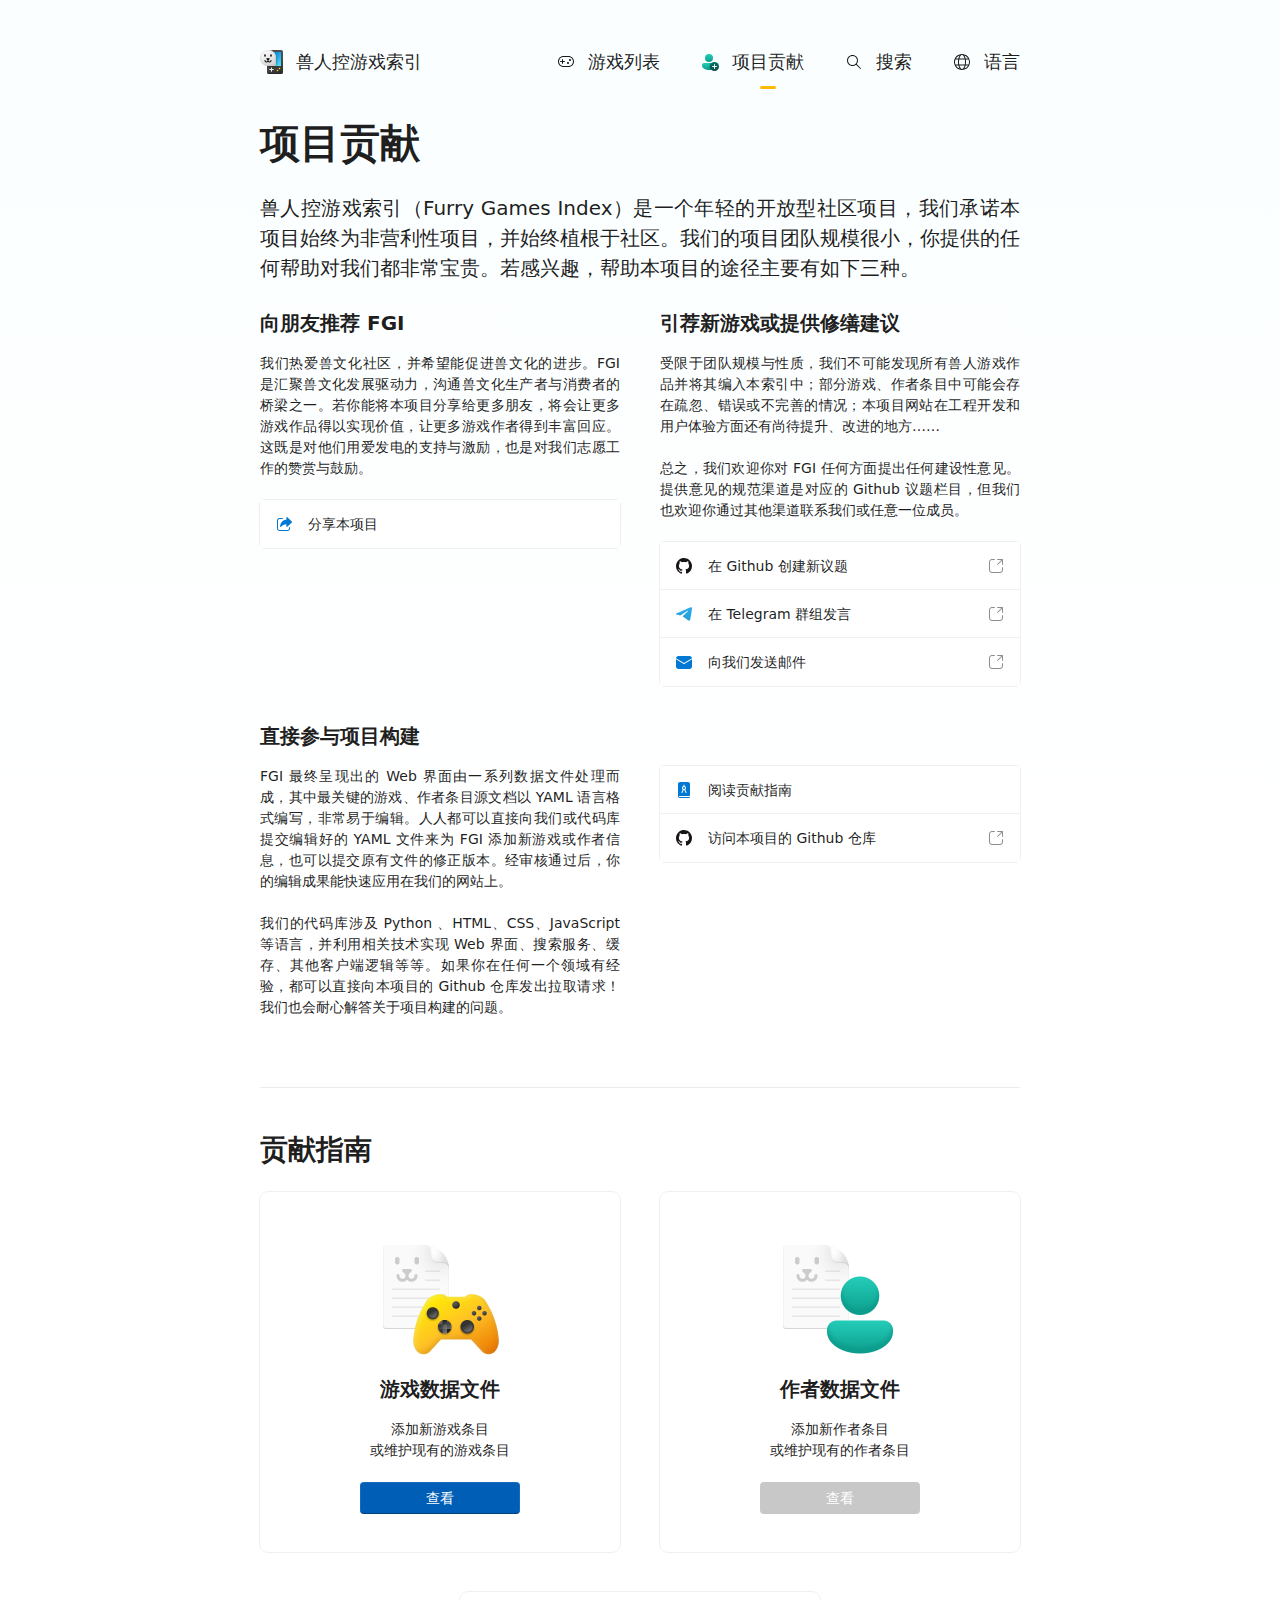
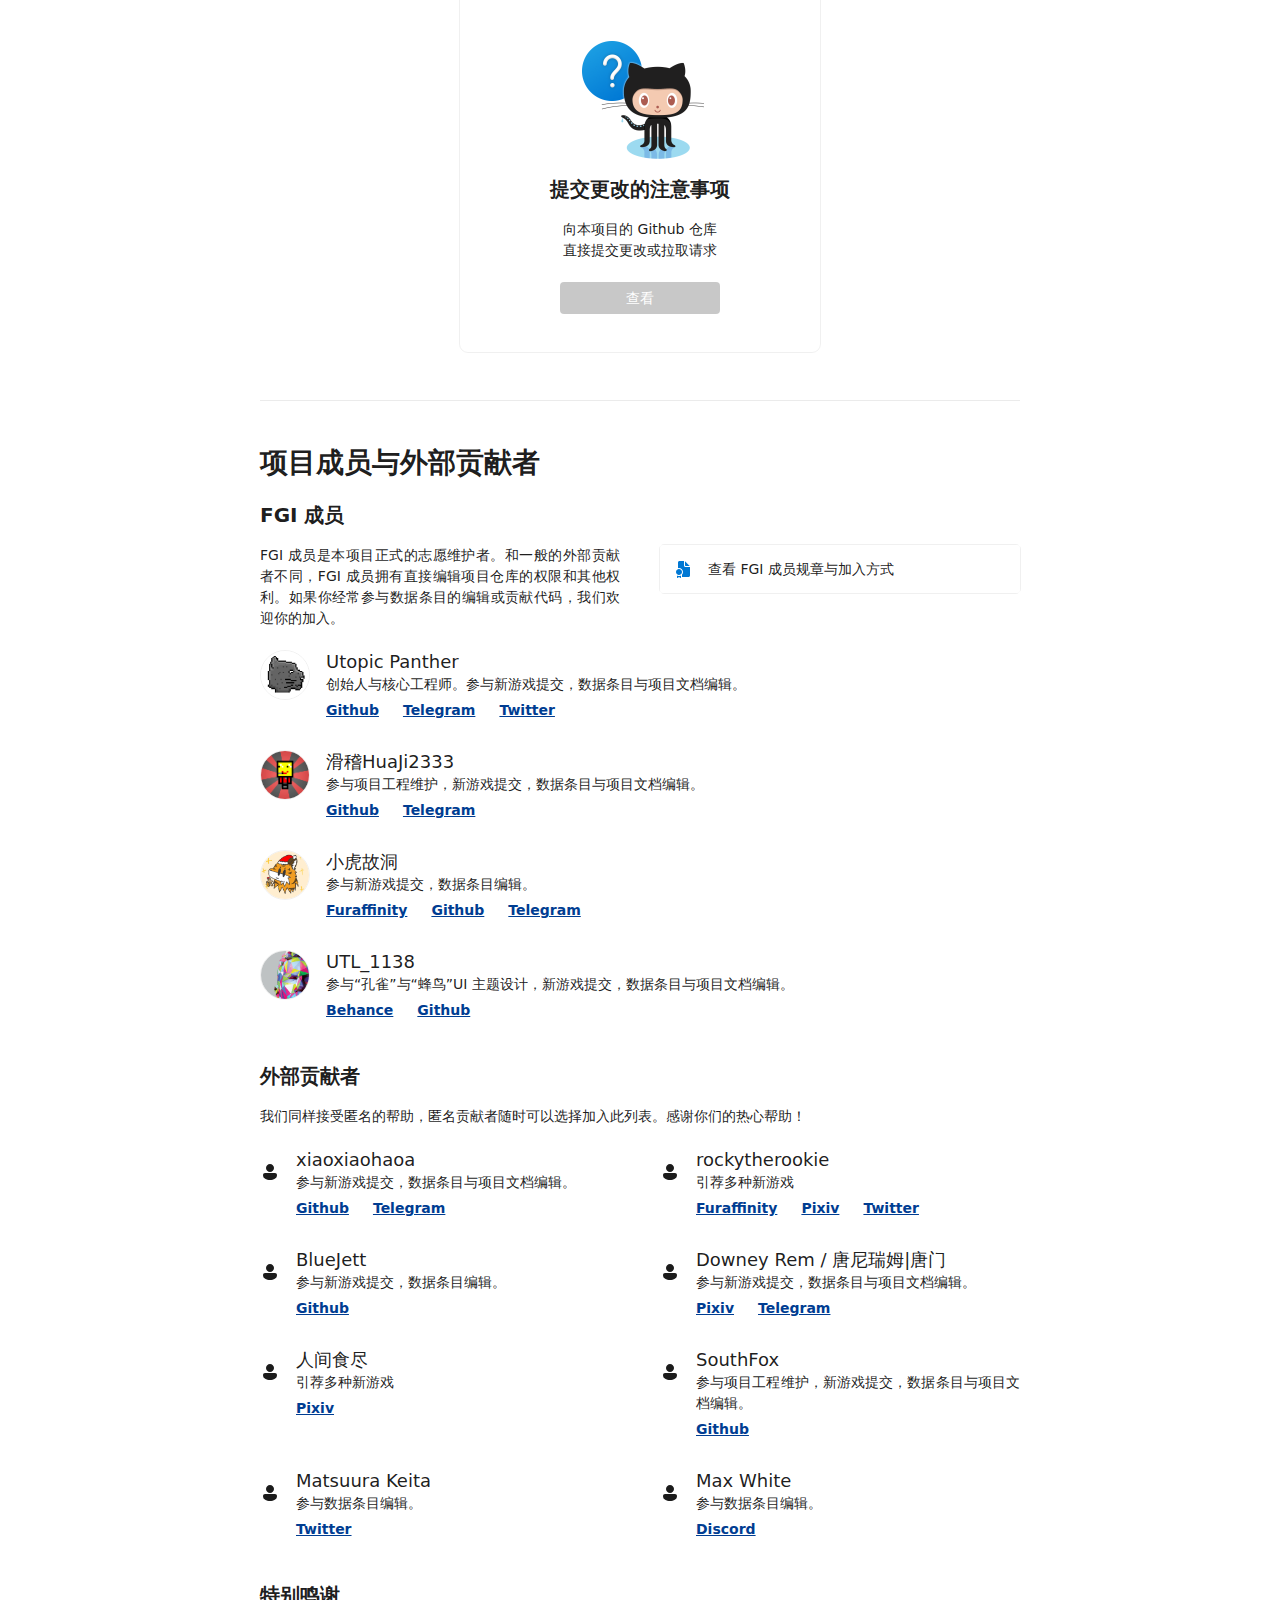
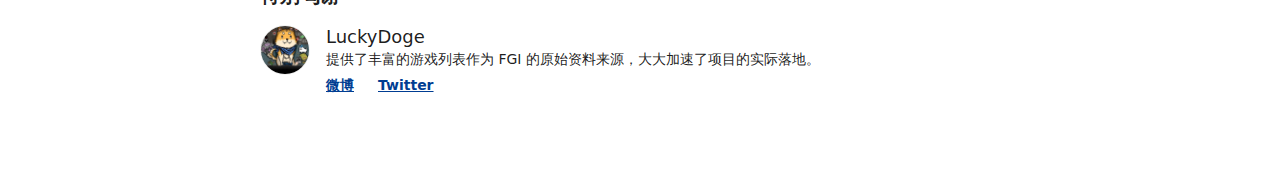
==== index.html @ bc75f491 "初始提交" ====
<!DOCTYPE html>
<html lang="zh-Hans">
    <head>
        <meta charset="UTF-8" />
        <meta name="viewport" content="width=device-width, initial-scale=1.0" />
        <meta name="color-scheme" content="light dark" />
        <meta name="description" content="从多个方面了解如何帮助兽人控游戏索引发展。" />
        <meta property="og:title" content="项目贡献">
        <meta property="og:type" content="website" />
        <meta property="og:url" content="https://967018.github.io/FurryGamesIndex-Contribution/index.html" />
        <meta property="og:image" content="./resources/logo_bounded.png" />
        <title>兽人控游戏索引 - 项目贡献</title>
        <link rel="icon" href="./resources/favicon.ico" />
        <link rel="stylesheet" href="./styles/global.css" />
        <link rel="stylesheet" href="./styles/contribution.css" />
        <script defer src="./scripts/global.js"></script>
    </head>
    <body type-ramp="body">
        <header>
            <nav>
                <ul type-ramp="body-large">
                    <li>
                        <a href="https://furrygames.top/zh-cn/index.html">
                            <fds-icon name="fgi" size="24" theme="shaded"></fds-icon>
                            兽人控游戏索引
                        </a>
                    </li>
                    <li>
                        <a href="https://furrygames.top/zh-cn/list.html">
                            <fds-icon name="games" size="20" theme="regular"></fds-icon>
                            <span>游戏列表</span>
                        </a>
                    </li>
                    <li class="activated">
                        <a href="#">
                            <fds-icon name="person-add" size="20" theme="shaded"></fds-icon>
                            <span>项目贡献</span>
                        </a>
                    </li>
                    <li>
                        <a href="https://furrygames.top/zh-cn/search.html">
                            <fds-icon name="search" size="20" theme="regular"></fds-icon>
                            <span>搜索</span>
                        </a>
                    </li>
                    <li>
                        <a href="https://furrygames.top/languages.html">
                            <fds-icon name="languauge" size="20" theme="regular"></fds-icon>
                            <span>语言</span>
                        </a>
                    </li>
                </ul>
            </nav>
            <h1 type-ramp="title-large">项目贡献</h1>
            <p type-ramp="subtitle">兽人控游戏索引（Furry Games Index）是一个年轻的开放型社区项目，我们承诺本项目始终为非营利性项目，并始终植根于社区。我们的项目团队规模很小，你提供的任何帮助对我们都非常宝贵。若感兴趣，帮助本项目的途径主要有如下三种。</p>
            <article>
                <h2 type-ramp="subtitle">向朋友推荐 FGI</h2>
                <p>我们热爱兽文化社区，并希望能促进兽文化的进步。FGI 是汇聚兽文化发展驱动力，沟通兽文化生产者与消费者的桥梁之一。若你能将本项目分享给更多朋友，将会让更多游戏作品得以实现价值，让更多游戏作者得到丰富回应。这既是对他们用爱发电的支持与激励，也是对我们志愿工作的赞赏与鼓励。</p>
                <ul class="expander">
                    <li class="item">
                        <button id="share">
                            <fds-icon name="share" size="20" theme="filled"></fds-icon>
                            分享本项目
                        </button>
                    </li>
                </ul>
            </article>
            <article>
                <h2 type-ramp="subtitle">引荐新游戏或提供修缮建议</h2>
                <p>受限于团队规模与性质，我们不可能发现所有兽人游戏作品并将其编入本索引中；部分游戏、作者条目中可能会存在疏忽、错误或不完善的情况；本项目网站在工程开发和用户体验方面还有尚待提升、改进的地方……</p>
                <p>总之，我们欢迎你对 FGI 任何方面提出任何建设性意见。提供意见的规范渠道是对应的 Github 议题栏目，但我们也欢迎你通过其他渠道联系我们或任意一位成员。</p>
                <ul class="expander">
                    <li class="item">
                        <a href="https://github.com/FurryGamesIndex/games/issues/new/choose">
                            <fds-icon name="github" size="20"></fds-icon>
                            在 Github 创建新议题
                            <fds-icon name="open" size="20" theme="regular"></fds-icon>
                        </a>
                    </li>
                    <li class="item">
                        <a href="https://t.me/+pTJEQy_b64E4MzQx">
                            <fds-icon name="telegram" size="20"></fds-icon>
                            在 Telegram 群组发言
                            <fds-icon name="open" size="20" theme="regular"></fds-icon>
                        </a>
                    </li>
                    <li class="item">
                        <a href="mailto:webmaster@furrygames.top">
                            <fds-icon name="mail" size="20" theme="filled"></fds-icon>
                            向我们发送邮件
                            <fds-icon name="open" size="20" theme="regular"></fds-icon>
                        </a>
                    </li>
                </ul>
            </article>
            <article>
                <h2 type-ramp="subtitle">直接参与项目构建</h2>
                <p>FGI 最终呈现出的 Web 界面由一系列数据文件处理而成，其中最关键的游戏、作者条目源文档以 YAML 语言格式编写，非常易于编辑。人人都可以直接向我们或代码库提交编辑好的 YAML 文件来为 FGI 添加新游戏或作者信息，也可以提交原有文件的修正版本。经审核通过后，你的编辑成果能快速应用在我们的网站上。</p>
                <p>我们的代码库涉及 Python 、HTML、CSS、JavaScript 等语言，并利用相关技术实现 Web 界面、搜索服务、缓存、其他客户端逻辑等等。如果你在任何一个领域有经验，都可以直接向本项目的 Github 仓库发出拉取请求！我们也会耐心解答关于项目构建的问题。</p>
                <ul class="expander">
                    <li class="item">
                        <a href="#guides">
                            <fds-icon name="book-compass" size="20" theme="filled"></fds-icon>
                            阅读贡献指南
                        </a>
                    </li>
                    <li class="item">
                        <a href="https://github.com/FurryGamesIndex/games">
                            <fds-icon name="github" size="20"></fds-icon>
                            访问本项目的 Github 仓库
                            <fds-icon name="open" size="20" theme="regular"></fds-icon>
                        </a>
                    </li>
                </ul>
            </article>
        </header>
        <hr class="divider" />
        <main>
            <section id="guides">
                <h2 type-ramp="title">贡献指南</h2>
                <article>
                    <img src="./resources/games.png" alt="" width="128" height="128" />
                    <h3 type-ramp="subtitle">游戏数据文件</h3>
                    <p>添加新游戏条目<br />或维护现有的游戏条目</p>
                    <a class="button" variant="accent" href="./games.html" role="button">查看</a>
                </article>
                <article>
                    <img src="./resources/authors.png" alt="" width="128" height="128" />
                    <h3 type-ramp="subtitle">作者数据文件</h3>
                    <p>添加新作者条目<br />或维护现有的作者条目</p>
                    <a class="button" variant="accent" href="./authors.html" role="button" aria-disabled="true">查看</a>
                </article>
                <article>
                    <img src="./resources/patches-submitting.png" alt="" width="128" height="128" />
                    <h3 type-ramp="subtitle">提交更改的注意事项</h3>
                    <p>向本项目的 Github 仓库<br />直接提交更改或拉取请求</p>
                    <a class="button" variant="accent" href="./patches-submitting.html" role="button" aria-disabled="true">查看</a>
                </article>
            </section>
            <hr class="divider" />
            <section id="contributors">
                <h2 type-ramp="title">项目成员与外部贡献者</h2>
                <article id="fgi-members">
                    <h3 type-ramp="subtitle">FGI 成员</h3>
                    <p>FGI 成员是本项目正式的志愿维护者。和一般的外部贡献者不同，FGI 成员拥有直接编辑项目仓库的权限和其他权利。如果你经常参与数据条目的编辑或贡献代码，我们欢迎你的加入。</p>
                    <ul class="expander">
                        <li class="item">
                            <button id="about-members">
                                <fds-icon name="document-ribbon" size="20" theme="filled"></fds-icon>
                                查看 FGI 成员规章与加入方式
                            </button>
                        </li>
                    </ul>
                    <div class="members">
                        <article>
                            <img class="avatar" src="./resources/avatars/Utopic Panther.jpg" alt="" width="48" height="48" />
                            <h4 type-ramp="body-large">Utopic Panther</h4>
                            <p>创始人与核心工程师。参与新游戏提交，数据条目与项目文档编辑。</p>
                            <address>
                                <a class="hyperlink" href="https://github.com/UtopicPanther" type-ramp="body">Github</a>
                                <a class="hyperlink" href="https://t.me/UtopicPanther">Telegram</a>
                                <a class="hyperlink" href="https://twitter.com/UtopicPanther">Twitter</a>
                            </address>
                        </article>
                        <article>
                            <img class="avatar" src="./resources/avatars/滑稽HuaJi2333.png" alt="" width="48" height="48" />
                            <h4 type-ramp="body-large">滑稽HuaJi2333</h4>
                            <p>参与项目工程维护，新游戏提交，数据条目与项目文档编辑。</p>
                            <address>
                                <a class="hyperlink" href="https://github.com/HuaJi2333DaDa">Github</a>
                                <a class="hyperlink" href="https://t.me/HuaJi2333dada">Telegram</a>
                            </address>
                        </article>
                        <article>
                            <img class="avatar" src="./resources/avatars/小虎故洞.jpg" alt="" width="48" height="48" />
                            <h4 type-ramp="body-large">小虎故洞</h4>
                            <p>参与新游戏提交，数据条目编辑。</p>
                            <address>
                                <a class="hyperlink" href="https://www.furaffinity.net/user/tiger-jungle/">Furaffinity</a>
                                <a class="hyperlink" href="https://github.com/TigerCubDen">Github</a>
                                <a class="hyperlink" href="https://t.me/KumalParker">Telegram</a>
                            </address>
                        </article>
                        <article>
                            <img class="avatar" src="./resources/avatars/UTL_1138.jpg" alt="" width="48" height="48" />
                            <h4 type-ramp="body-large">UTL_1138</h4>
                            <p>参与“孔雀”与“蜂鸟”UI 主题设计，新游戏提交，数据条目与项目文档编辑。</p>
                            <address>
                                <a class="hyperlink" href="https://www.behance.net/utl1138">Behance</a>
                                <a class="hyperlink" href="https://github.com/967018">Github</a>
                            </address>
                        </article>
                    </div>
                </article>
                <article id="other-contributors">
                    <h3 type-ramp="subtitle">外部贡献者</h3>
                    <p>我们同样接受匿名的帮助，匿名贡献者随时可以选择加入此列表。感谢你们的热心帮助！</p>
                    <article>
                        <fds-icon name="person" size="20" theme="filled"></fds-icon>
                        <h4 type-ramp="body-large">xiaoxiaohaoa</h4>
                        <p>参与新游戏提交，数据条目与项目文档编辑。</p>
                        <address>
                            <a class="hyperlink" href="https://github.com/xiaoxiaohaoa">Github</a>
                            <a class="hyperlink" href="https://t.me/xiaoxiaohaoa">Telegram</a>
                        </address>
                    </article>
                    <article>
                        <fds-icon name="person" size="20" theme="filled"></fds-icon>
                        <h4 type-ramp="body-large">rockytherookie</h4>
                        <p>引荐多种新游戏</p>
                        <address>
                            <a class="hyperlink" href="https://www.furaffinity.net/user/rockytherookie/">Furaffinity</a>
                            <a class="hyperlink" href="https://twitter.com/rockytherookie">Pixiv</a>
                            <a class="hyperlink" href="https://www.pixiv.net/users/17292937">Twitter</a>
                        </address>
                    </article>
                    <article>
                        <fds-icon name="person" size="20" theme="filled"></fds-icon>
                        <h4 type-ramp="body-large">BlueJett</h4>
                        <p>参与新游戏提交，数据条目编辑。</p>
                        <address>
                            <a class="hyperlink" href="https://github.com/BlueJett">Github</a>
                        </address>
                    </article>
                    <article>
                        <fds-icon name="person" size="20" theme="filled"></fds-icon>
                        <h4 type-ramp="body-large">Downey Rem / 唐尼瑞姆|唐门</h4>
                        <p>参与新游戏提交，数据条目与项目文档编辑。</p>
                        <address>
                            <a class="hyperlink" href="https://www.pixiv.net/users/16721009">Pixiv</a>
                            <a class="hyperlink" href="https://t.me/TNTwwxs">Telegram</a>
                        </address>
                    </article>
                    <article>
                        <fds-icon name="person" size="20" theme="filled"></fds-icon>
                        <h4 type-ramp="body-large">人间食尽</h4>
                        <p>引荐多种新游戏</p>
                        <address>
                            <a class="hyperlink" href="https://www.pixiv.net/users/3337300">Pixiv</a>
                        </address>
                    </article>
                    <article>
                        <fds-icon name="person" size="20" theme="filled"></fds-icon>
                        <h4 type-ramp="body-large">SouthFox</h4>
                        <p>参与项目工程维护，新游戏提交，数据条目与项目文档编辑。</p>
                        <address>
                            <a class="hyperlink" href="https://github.com/SouthFox09">Github</a>
                        </address>
                    </article>
                    <article>
                        <fds-icon name="person" size="20" theme="filled"></fds-icon>
                        <h4 type-ramp="body-large">Matsuura Keita</h4>
                        <p>参与数据条目编辑。</p>
                        <address>
                            <a class="hyperlink" href="https://twitter.com/Keita_Matsuura_">Twitter</a>
                        </address>
                    </article>
                    <article>
                        <fds-icon name="person" size="20" theme="filled"></fds-icon>
                        <h4 type-ramp="body-large">Max White</h4>
                        <p>参与数据条目编辑。</p>
                        <address>
                            <a class="hyperlink" href="https://discordapp.com/users/MaxWhite#3249">Discord</a>
                        </address>
                    </article>
                </article>
                <article>
                    <h3 type-ramp="subtitle">特别鸣谢</h3>
                    <article>
                        <img class="avatar" src="./resources/avatars/LuckyDoge.jpg" alt="" width="48" height="48" />
                        <h4 type-ramp="body-large">LuckyDoge</h4>
                        <p>提供了丰富的游戏列表作为 FGI 的原始资料来源，大大加速了项目的实际落地。</p>
                        <address>
                            <a class="hyperlink" href="https://weibo.com/projectdoge">微博</a>
                            <a class="hyperlink" href="https://twitter.com/GamerLuckyDoge">Twitter</a>
                        </address>
                    </article>
                </article>
            </section>
            <dialog>
                <form method="dialog">
                    <div class="content">
                        <h1 type-ramp="subtitle">FGI 成员规章与加入方式</h1>
                        <h2 type-ramp="body-strong">权利</h2>
                        <ul>
                            <li>FGI 成员可直接编辑组织仓库或创建新仓库</li>
                            <li>FGI 成员可提出组织内部决议或对决议投票</li>
                            <li>FGI 成员可对外代表 FGI 项目</li>
                            <li>FGI 成员可管理一部分项目资源与基础设施</li>
                        </ul>
                        <h2 type-ramp="body-strong">义务</h2>
                        <ul>
                            <li>FGI 成员应始终以用户和兽文化社群为中心处理内部或外部事务，优先考虑兽文化社群的利益</li>
                            <li>FGI 成员应帮助推动 FGI 本身的发展。例如，FGI 成员可以维护项目的代码、文档或数据；倾听来自我们用户和兽文化社群的声音并帮助解决问题</li>
                            <li>FGI 成员应帮助 FGI 项目的贡献者以及潜在贡献者。例如，FGI 成员可以帮助审查贡献者的拉取请求，提出修改建议以及处理合并</li>
                            <li>FGI 成员应将其为 FGI 项目创造的工作成果授权给 FGI 和社群使用。这种授权不可特定于 FGI，即允许 FGI 潜在的派生项目和其他任何项目以同样的权利使用</li>
                            <li>FGI 成员应尊重所有成员的工作成果。FGI 成员是志愿工作的，没有任何数量、范围、完成时间等工作指标，但项目组可能会删除超过 6 个月没有任何项目活动的成员，因此被删除的成员可选择在将来重新加入。（删除成员不会抹掉该成员的历史贡献记录）</li>
                        </ul>
                        <h2 type-ramp="body-strong">加入方式</h2>
                        <ol>
                            <li>申请者需在 6 个月内有 3 次或 3 次以上作为外部贡献者为 FGI 做出可观贡献的记录</li>
                            <li>同意 FGI 成员规章</li>
                            <li>联系 FGI 项目负责人</li>
                            <li>加入 FGI 成员 Telegram 群组</li>
                        </ol>
                    </div>
                    <menu>
                        <button class="button" variant="standard" value="cancel">关闭</button>
                    </menu>
                </form>
            </dialog>
        </main>
        <script>
            document.querySelector("#share").addEventListener("click", () => {
                navigator.share({
                    title: "兽人控游戏索引",
                    url: "https://furrygames.top/",
                });
            });
            document.querySelector("#about-members").addEventListener("click", () => {
                document.querySelector("dialog").showModal();
            });
        </script>
    </body>
</html>
---- styles/global.css ----
@import url(modules/base.css);
@import url(modules/icons.css);
@import url(modules/controls.css);
@import url(modules/typography.css);

/* 重置 */
a {
    color: inherit;
    text-decoration: none;
}

address {
    font-style: inherit;
}

body {
    margin: 0;
}

button {
    position: relative;
    display: inline-flex;
    align-items: center;
    padding: 0;
    font-family: inherit;
    text-decoration: none;
    color: inherit;
    white-space: nowrap;
    text-transform: uppercase;
    border: none;
    background-color: transparent;
    box-sizing: border-box;
    cursor: pointer;
    overflow: hidden;
}

figure {
    margin: 0;
}

h1,
h2,
h3,
h4 {
    margin: 0;
}

hr {
    margin: 0;
    grid-column: 1 / -1;
}

p {
    margin: 0;
    line-height: 1.5;
    margin-block-end: 1.5em;
}

ul {
    margin: 0;
    padding: 0;
    list-style-type: none;
}

/* 全局设置 */

:root {
    --global-grid-columns: 3;
}

.expander .item {
    background-color: var(--card-background-default);
    transition-property: background-color;
    transition-duration: calc(250ms / 3);
    transition-timing-function: ease;
}

.expander .item :is(a, button):hover {
    background-color: var(--card-background-secondary);
}

.expander .item :is(a, button):active {
    background-color: var(--card-background-tertiary);
}

html {
    font-size: 16px;
    line-height: 1;
}

body {
    display: grid;
    grid-template-columns: repeat(var(--global-grid-columns), 360px);
    column-gap: 40px;
    justify-content: center;
    padding-block: 48px;
    color: var(--text-primary);
    background-color: var(--global-background-base-color);
    background: var(--global-background-gradient-color);
    text-align: justify;
    -webkit-tap-highlight-color: transparent;
}

h1,
h2,
h3 {
    grid-column: 1 / -1;
    column-span: all;
    text-align: start;
}

h2,
h3 {
    margin-block-end: 1em;
}

header {
    grid-column: 1 / -1;
    display: grid;
    grid-template-columns: repeat(var(--global-grid-columns), 1fr);
    column-gap: 40px;
    margin-block-end: 8px;
}

header article {
    margin-block-end: 40px;
}

header article:first-of-type {
    grid-column-start: 1;
}

img {
    user-select: none;
}

nav {
    grid-column: 1 / -1;
    margin-block-end: 48px;
    white-space: nowrap;
    user-select: none;
}

nav ul {
    display: grid;
    grid-template-columns: auto;
    grid-auto-flow: column;
    grid-auto-columns: min-content;
    column-gap: 40px;
}

nav li {
    position: relative;
    display: flex;
    align-items: center;
}

nav li[class~="activated"] {
    justify-content: center;
}

nav li[class~="activated"]::after {
    content: "";
    inset-block-end: calc(-7em / 9);
    position: absolute;
    inline-size: 16px;
    block-size: 3px;
    border-radius: 1.5px;
    background-color: var(--orange-500);
    box-sizing: border-box;
}

nav a {
    display: flex;
    column-gap: calc(2em / 3);
    align-items: center;
    transition-property: color;
    transition-duration: calc(250ms / 3);
    transition-timing-function: ease;
}

nav [icon]::before {
    inline-size: 1rem;
}

nav a[icon="fgi"] {
    column-gap: calc(16em / 18);
}

nav [icon="fgi"]::before {
    inline-size: calc(4em / 3);
}

nav [icon="contribution"]::before {
    inline-size: calc(10em / 9);
}

nav a:hover {
    color: var(--text-secondary);
}

nav a:active {
    color: var(--text-tertiary);
}

.headings {
    grid-column: 1 / -1;
    display: flex;
    justify-content: space-between;
    align-items: center;
    word-break: keep-all;
}

header > p {
    grid-column: 1 / -1;
    grid-column-end: span min(var(--global-grid-columns), 2);
    font-weight: 400;
    margin-block: 1.5em;
}

main {
    grid-column: 1 / -1;
}

section {
    margin-block: 48px;
    scroll-margin-block-start: 40px;
}

article {
    scroll-margin-block-start: 2rem;
}

ul,
ol {
    line-height: 1.5em;
}

@media (max-width: 1359px) {
    :root {
        --global-grid-columns: 2;
    }
}

@media (min-width: 840px) {
    nav li[class~="activated"]::after {
        margin-inline-start: calc(16em / 9);
    }
    .headings h1 {
        font-size: 2.5rem;
        font-weight: 600;
        font-family: "Segoe UI Variable Display", system-ui, sans-serif;
    }
}

@media (max-width: 839px) {
    :root {
        --global-grid-columns: 1;
    }
    body {
        padding-block: 24px;
    }
    nav ul {
        column-gap: 24px;
    }
    nav li a span {
        display: none;
    }
    .headings h1 {
        font-size: 1.25rem;
        font-weight: 500;
        font-family: "Segoe UI Variable Display", system-ui, sans-serif;
    }
    .headings h1 span:last-of-type {
        display: block;
        margin-block-start: 0.25em;
    }
}

@media (prefers-color-scheme: light) {
    :root {
        --primary-color: var(--blue-700);
        --global-background-base-color: white;
        --global-background-gradient-color: linear-gradient(rgb(211 249 255 / 10%) 0%, rgb(211 249 255 / 0%) 100vh);
    }
}

@media (prefers-color-scheme: dark) {
    :root {
        --primary-color: var(--blue-500);
        --global-background-base-color: var(--grey-950);
        --global-background-gradient-color: linear-gradient(rgb(0 120 212 / 20%) 0%, rgb(0 120 212 / 0%) 100vh);
    }
}
---- styles/contribution.css ----
#guides {
    display: grid;
    grid-template-columns: repeat(var(--global-grid-columns), 1fr);
    column-gap: 40px;
}

#guides article {
    inline-size: 360px;
    aspect-ratio: 1 / 1;
    display: flex;
    flex-direction: column;
    align-items: center;
    justify-content: center;
    background-color: var(--card-background-default);
    border-radius: 8px;
    outline: 1px solid var(--card-stroke-default);
}

#guides h3 {
    margin-block: 1em;
}

#guides p {
    text-align: center;
}

#guides .button {
    inline-size: 160px;
}

#contributors > article {
    margin-block-end: 1rem;
}

#fgi-members,
#other-contributors {
    display: grid;
    grid-template-columns: repeat(var(--global-grid-columns), 1fr);
    grid-auto-rows: min-content;
    align-items: start;
    column-gap: 40px;
}

#fgi-members .expander {
    margin-block-end: 1.5rem;
}

.members {
    display: flex;
    flex-direction: column;
}

.members article,
#contributors > article > article {
    display: grid;
    grid-template-columns: min-content auto;
    grid-auto-rows: min-content;
    column-gap: 1rem;
    margin-block-end: 2rem;
}

#contributors .avatar {
    grid-row-end: span 3;
}

h4 {
    margin-block: calc(3em / 18);
}

#contributors > article > article p,
.members p {
    margin-block-end: 0.5em;
}

address {
    display: flex;
    flex-wrap: wrap;
    column-gap: 1.5rem;
    row-gap: 1rem;
    line-height: 1rem;
}

address .hyperlink {
    font-weight: 600;
}

address span {
    color: var(--text-tertiary);
}

#other-contributors > p {
    grid-column: 1 / -1;
}

#other-contributors fds-icon {
    inline-size: calc(20em / 14);
    grid-row-end: span 3;
    padding-block: 1em;
}

dialog h2 {
    color: var(--accent-text-primary);
    margin-block-start: 1.5em;
}

dialog :is(ul, ol) {
    list-style-type: revert;
    padding-inline-start: 1rem;
}

dialog li {
    margin-block-end: 0.5em;
}

@media (min-width: 1360px) {
    .members {
        grid-column-start: 2;
        grid-row: 2 / 5;
    }
}

@media (max-width: 1359px) and (min-width: 840px) {
    header article:nth-of-type(3) {
        grid-column: 1 / -1;
        columns: 2;
        column-gap: 40px;
    }

    header article:nth-of-type(3) p:last-of-type {
        break-after: column;
    }

    header article:nth-of-type(3) .expander {
        margin-top: 1px;
    }

    #guides article:nth-of-type(3) {
        grid-column: 1 / -1;
        justify-self: center;
        margin-block-start: 40px;
    }

    #fgi-members {
        grid-template-columns: repeat(var(--global-grid-columns), 1fr);
    }
}

@media (min-width: 840px) {
    .members {
        grid-column-end: span 2;
    }
}

@media (max-width: 839px) {
    #guides article:not(:last-of-type) {
        margin-block-end: 1rem;
    }
}
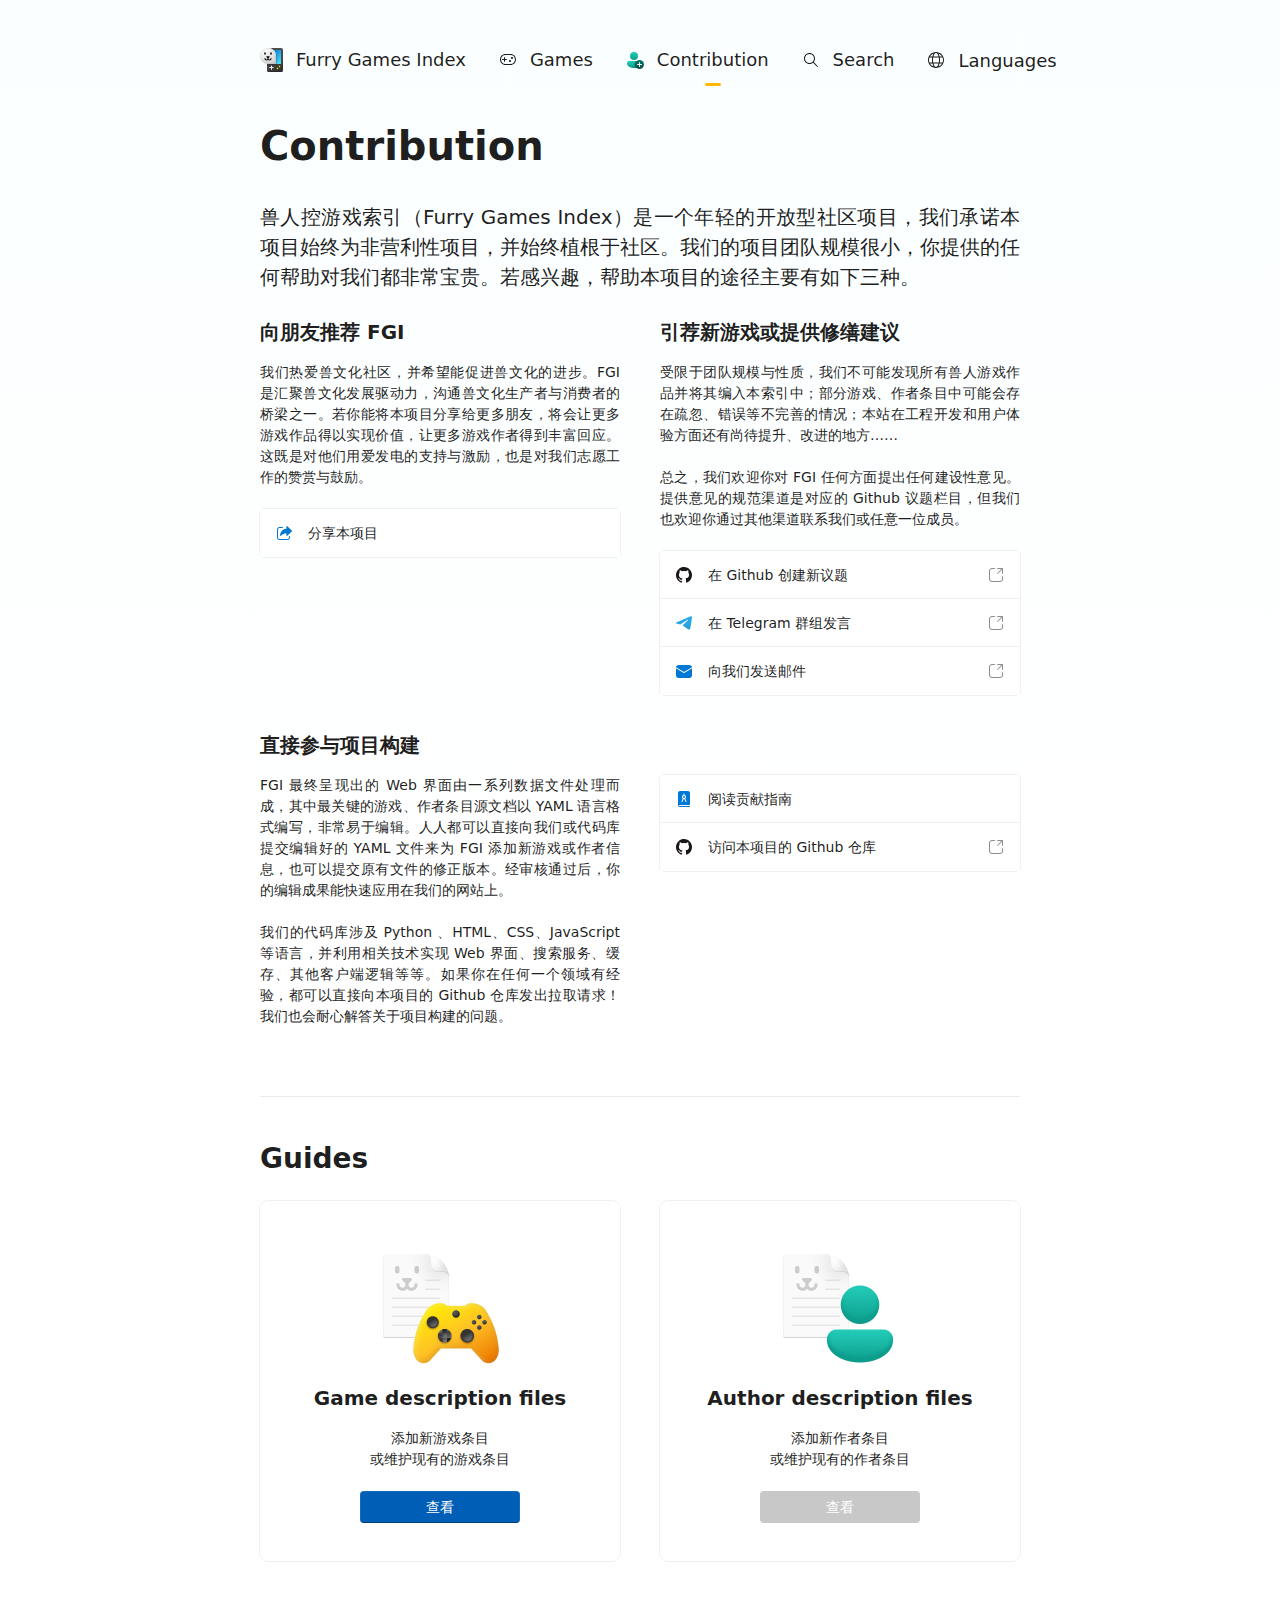
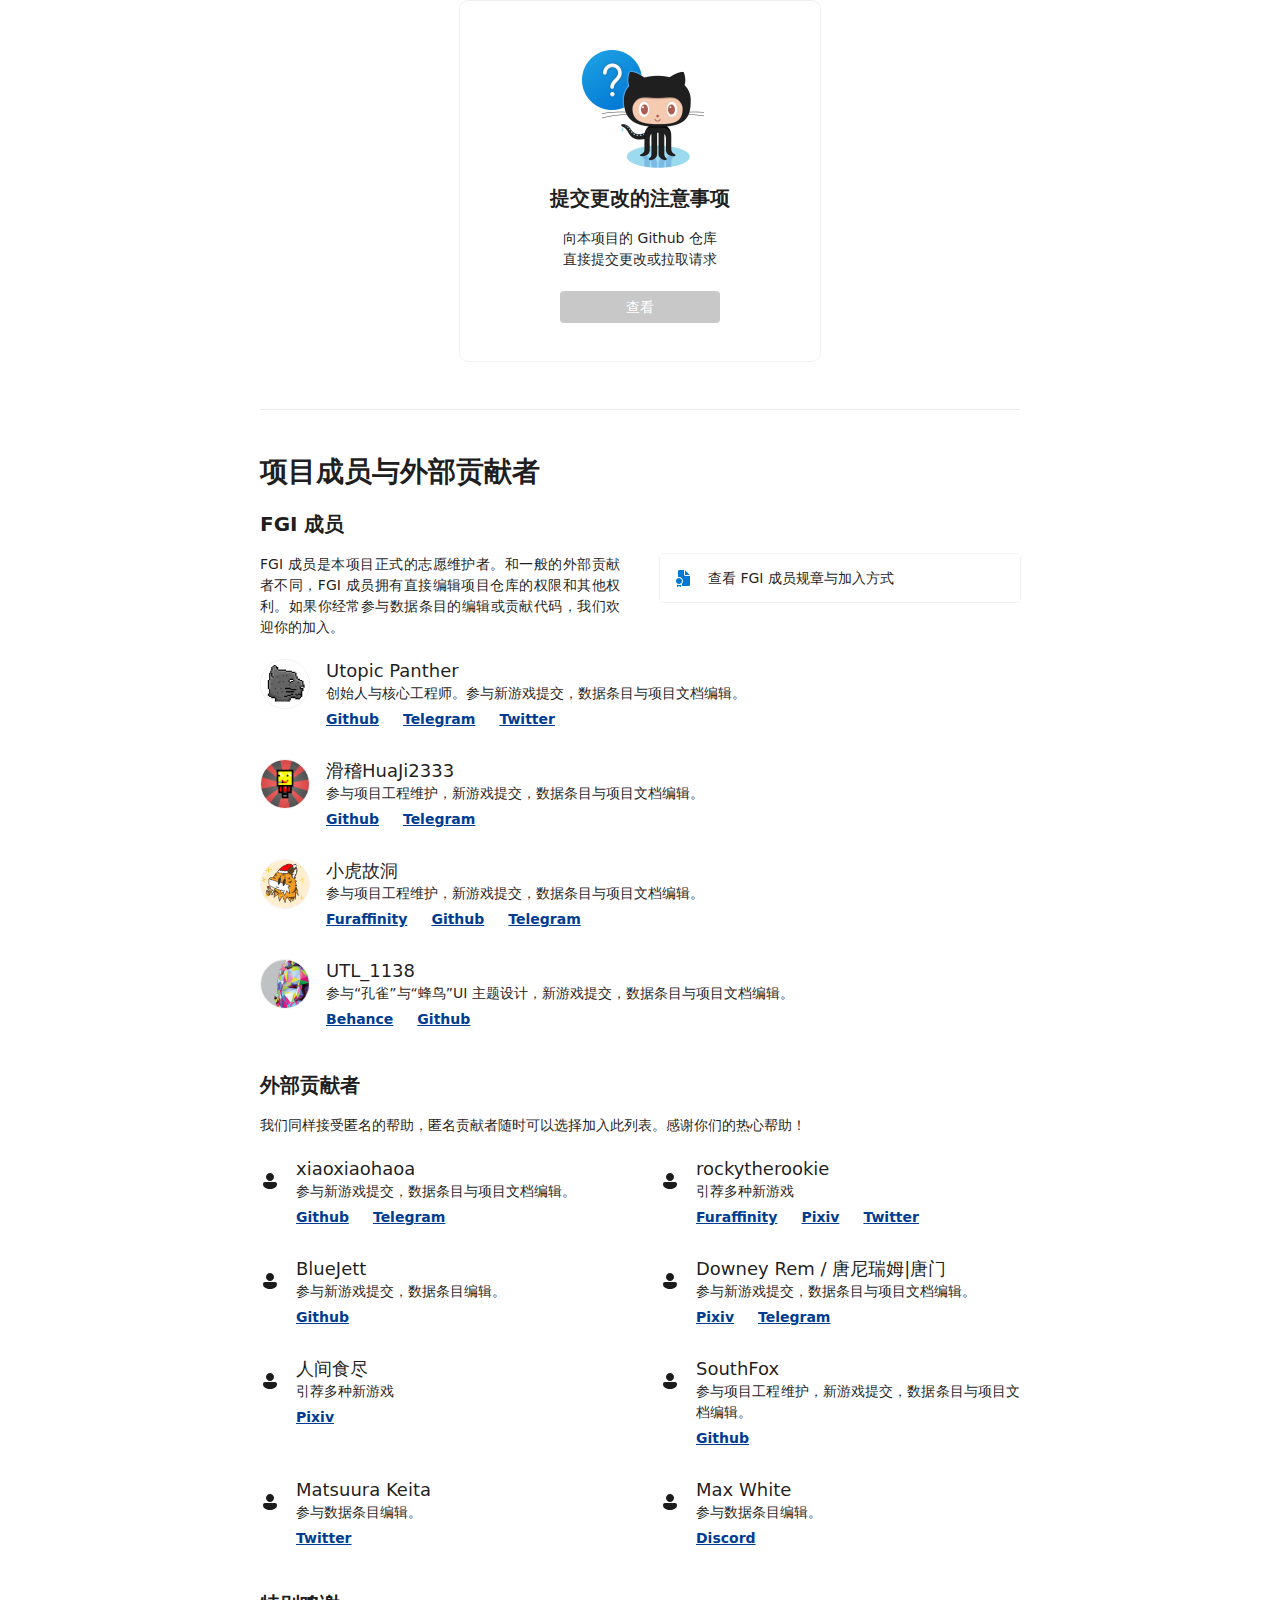
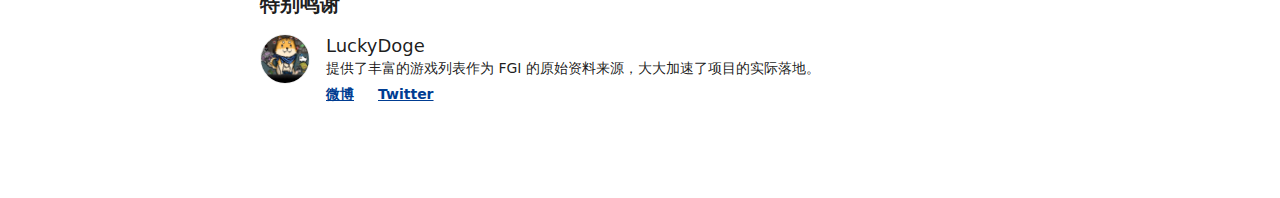
==== commit 1e5cb233: "补全游戏数据文件贡献指南；添加语言切换功能" ====
--- a/index.html
+++ b/index.html
@@ -5,7 +5,7 @@
         <meta name="viewport" content="width=device-width, initial-scale=1.0" />
         <meta name="color-scheme" content="light dark" />
         <meta name="description" content="从多个方面了解如何帮助兽人控游戏索引发展。" />
-        <meta property="og:title" content="项目贡献">
+        <meta property="og:title" content="兽人控游戏索引 - 项目贡献" />
         <meta property="og:type" content="website" />
         <meta property="og:url" content="https://967018.github.io/FurryGamesIndex-Contribution/index.html" />
         <meta property="og:image" content="./resources/logo_bounded.png" />
@@ -13,45 +13,71 @@
         <link rel="icon" href="./resources/favicon.ico" />
         <link rel="stylesheet" href="./styles/global.css" />
         <link rel="stylesheet" href="./styles/contribution.css" />
+        <style>
+            :lang(en) span[lang]:not([lang="en"]),
+            :lang(zh-Hans) span[lang]:not([lang="zh-Hans"]),
+            :lang(zh-Hant) span[lang]:not([lang="zh-Hant"]) {
+                display: none;
+            }
+        </style>
         <script defer src="./scripts/global.js"></script>
     </head>
     <body type-ramp="body">
         <header>
             <nav>
-                <ul type-ramp="body-large">
+                <ul>
                     <li>
                         <a href="https://furrygames.top/zh-cn/index.html">
                             <fds-icon name="fgi" size="24" theme="shaded"></fds-icon>
-                            兽人控游戏索引
+                            <span lang="en">Furry Games Index</span>
+                            <span lang="zh-Hans">兽人控游戏索引</span>
+                            <span lang="zh-Hant">獸人控遊戲索引</span>
                         </a>
                     </li>
                     <li>
                         <a href="https://furrygames.top/zh-cn/list.html">
                             <fds-icon name="games" size="20" theme="regular"></fds-icon>
-                            <span>游戏列表</span>
+                            <span lang="en">Games</span>
+                            <span lang="zh-Hans">游戏列表</span>
+                            <span lang="zh-Hant">遊戲列表</span>
                         </a>
                     </li>
                     <li class="activated">
                         <a href="#">
                             <fds-icon name="person-add" size="20" theme="shaded"></fds-icon>
-                            <span>项目贡献</span>
+                            <span lang="en">Contribution</span>
+                            <span lang="zh-Hans">项目贡献</span>
+                            <span lang="zh-Hant">專案貢獻</span>
                         </a>
                     </li>
                     <li>
                         <a href="https://furrygames.top/zh-cn/search.html">
                             <fds-icon name="search" size="20" theme="regular"></fds-icon>
-                            <span>搜索</span>
-                        </a>
-                    </li>
-                    <li>
-                        <a href="https://furrygames.top/languages.html">
-                            <fds-icon name="languauge" size="20" theme="regular"></fds-icon>
-                            <span>语言</span>
-                        </a>
+                            <span lang="en">Search</span>
+                            <span lang="zh-Hans">搜索</span>
+                            <span lang="zh-Hant">搜尋</span>
+                        </a>
+                    </li>
+                    <li id="language">
+                        <button>
+                            <fds-icon name="language" size="20" theme="regular"></fds-icon>
+                            <span lang="en">Languages</span>
+                            <span lang="zh-Hans">语言</span>
+                            <span lang="zh-Hant">語言</span>
+                        </button>
+                        <menu class="flyout list" type-ramp="body">
+                            <li><button lang="en">English</button></li>
+                            <li class="activated"><button lang="zh-Hans">简体中文</button></li>
+                            <li><button lang="zh-Hant">正體中文</button></li>
+                        </menu>
                     </li>
                 </ul>
             </nav>
-            <h1 type-ramp="title-large">项目贡献</h1>
+            <h1 type-ramp="title-large">
+                <span lang="en">Contribution</span>
+                <span lang="zh-Hans">项目贡献</span>
+                <span lang="zh-Hant">專案貢獻</span>
+            </h1>
             <p type-ramp="subtitle">兽人控游戏索引（Furry Games Index）是一个年轻的开放型社区项目，我们承诺本项目始终为非营利性项目，并始终植根于社区。我们的项目团队规模很小，你提供的任何帮助对我们都非常宝贵。若感兴趣，帮助本项目的途径主要有如下三种。</p>
             <article>
                 <h2 type-ramp="subtitle">向朋友推荐 FGI</h2>
@@ -67,7 +93,7 @@
             </article>
             <article>
                 <h2 type-ramp="subtitle">引荐新游戏或提供修缮建议</h2>
-                <p>受限于团队规模与性质，我们不可能发现所有兽人游戏作品并将其编入本索引中；部分游戏、作者条目中可能会存在疏忽、错误或不完善的情况；本项目网站在工程开发和用户体验方面还有尚待提升、改进的地方……</p>
+                <p>受限于团队规模与性质，我们不可能发现所有兽人游戏作品并将其编入本索引中；部分游戏、作者条目中可能会存在疏忽、错误等不完善的情况；本站在工程开发和用户体验方面还有尚待提升、改进的地方……</p>
                 <p>总之，我们欢迎你对 FGI 任何方面提出任何建设性意见。提供意见的规范渠道是对应的 Github 议题栏目，但我们也欢迎你通过其他渠道联系我们或任意一位成员。</p>
                 <ul class="expander">
                     <li class="item">
@@ -117,16 +143,28 @@
         <hr class="divider" />
         <main>
             <section id="guides">
-                <h2 type-ramp="title">贡献指南</h2>
+                <h2 type-ramp="title">
+                    <span lang="en">Guides</span>
+                    <span lang="zh-Hans">贡献指南</span>
+                    <span lang="zh-Hant">貢獻指南</span>
+                </h2>
                 <article>
                     <img src="./resources/games.png" alt="" width="128" height="128" />
-                    <h3 type-ramp="subtitle">游戏数据文件</h3>
+                    <h3 type-ramp="subtitle">
+                        <span lang="en">Game description files</span>
+                        <span lang="zh-Hans">游戏数据文件</span>
+                        <span lang="zh-Hant">遊戲資料檔案</span>
+                    </h3>
                     <p>添加新游戏条目<br />或维护现有的游戏条目</p>
                     <a class="button" variant="accent" href="./games.html" role="button">查看</a>
                 </article>
                 <article>
                     <img src="./resources/authors.png" alt="" width="128" height="128" />
-                    <h3 type-ramp="subtitle">作者数据文件</h3>
+                    <h3 type-ramp="subtitle">
+                        <span lang="en">Author description files</span>
+                        <span lang="zh-Hans">作者数据文件</span>
+                        <span lang="zh-Hant">作者資料檔案</span>
+                    </h3>
                     <p>添加新作者条目<br />或维护现有的作者条目</p>
                     <a class="button" variant="accent" href="./authors.html" role="button" aria-disabled="true">查看</a>
                 </article>
@@ -174,7 +212,7 @@
                         <article>
                             <img class="avatar" src="./resources/avatars/小虎故洞.jpg" alt="" width="48" height="48" />
                             <h4 type-ramp="body-large">小虎故洞</h4>
-                            <p>参与新游戏提交，数据条目编辑。</p>
+                            <p>参与项目工程维护，新游戏提交，数据条目与项目文档编辑。</p>
                             <address>
                                 <a class="hyperlink" href="https://www.furaffinity.net/user/tiger-jungle/">Furaffinity</a>
                                 <a class="hyperlink" href="https://github.com/TigerCubDen">Github</a>
@@ -311,14 +349,84 @@
             </dialog>
         </main>
         <script>
+            const languageMenu = document.querySelector("#language menu");
+            const tranditionalChineseRegion = ["HK", "MO", "TW"];
+            const browserLanguage = navigator.language;
+            let userLanguage = localStorage.getItem("language");
+
+            const searchParams = new Proxy(new URLSearchParams(window.location.search), {
+                get: (searchParams, prop) => searchParams.get(prop),
+            });
+            const forceLanguage = searchParams.lang;
+
+            function changeMetaLanguage(lang) {
+                if (lang == "en") {
+                    document.title = "Furry Games Index - Contribution";
+                }
+                if (lang == "zh-Hans") {
+                    document.title = "兽人控游戏索引 - 项目贡献";
+                }
+                if (lang == "zh-Hant") {
+                    document.title = "獸人控遊戲索引 - 專案貢獻";
+                }
+            }
+
+            function switchLanguage(lang) {
+                languageMenu.querySelectorAll("li").forEach((element) => {
+                    element.classList.remove("activated");
+                });
+                languageMenu.querySelector('button[lang="' + lang + '"]').parentElement.classList.add("activated");
+                document.documentElement.setAttribute("lang", lang);
+                changeMetaLanguage(lang);
+            }
+
+            if (forceLanguage) {
+                switchLanguage(forceLanguage);
+            } else if (userLanguage) {
+                switchLanguage(userLanguage);
+            } else {
+                let targetLanguage;
+                languageCondition = browserLanguage.includes("zh");
+                languageScriptConditionHans = browserLanguage.includes("Hans");
+                languageScriptConditionHant = browserLanguage.includes("Hant");
+                languageRegionCondition = tranditionalChineseRegion.some((element) => browserLanguage.includes(element));
+
+                if (languageCondition) {
+                    if (languageScriptConditionHans) {
+                        targetLanguage = "zh-Hans";
+                    } else if (languageScriptConditionHant) {
+                        targetLanguage = "zh-Hant";
+                    } else if (languageRegionCondition) {
+                        targetLanguage = "zh-Hant";
+                    } else {
+                        targetLanguage = "zh-Hans";
+                    }
+                } else {
+                    targetLanguage = "en";
+                }
+                switchLanguage(targetLanguage);
+            }
+
             document.querySelector("#share").addEventListener("click", () => {
                 navigator.share({
                     title: "兽人控游戏索引",
                     url: "https://furrygames.top/",
                 });
             });
+
             document.querySelector("#about-members").addEventListener("click", () => {
                 document.querySelector("dialog").showModal();
+                document.querySelector("dialog").animate(
+                    {
+                        transform: ["scale(1.05)", "scale(1)"],
+                    },
+                    {
+                        duration: 250,
+                        easing: "cubic-bezier(0, 0, 0, 1)",
+                        fill: "both",
+                        composite: "add",
+                    }
+                );
             });
         </script>
     </body>
--- a/styles/global.css
+++ b/styles/global.css
@@ -4,6 +4,7 @@
 @import url(modules/typography.css);
 
 /* 重置 */
+
 a {
     color: inherit;
     text-decoration: none;
@@ -23,10 +24,10 @@
     align-items: center;
     padding: 0;
     font-family: inherit;
+    font-size: inherit;
     text-decoration: none;
     color: inherit;
     white-space: nowrap;
-    text-transform: uppercase;
     border: none;
     background-color: transparent;
     box-sizing: border-box;
@@ -70,21 +71,23 @@
 
 .expander .item {
     background-color: var(--card-background-default);
+}
+
+.expander .item :is(a, button) {
     transition-property: background-color;
-    transition-duration: calc(250ms / 3);
-    transition-timing-function: ease;
+    transition-duration: var(--timing-fastest);
+    transition-timing-function: var(--bare-minimum-ease);
 }
 
 .expander .item :is(a, button):hover {
-    background-color: var(--card-background-secondary);
+    background-color: var(--subtle-fill-secondary);
 }
 
 .expander .item :is(a, button):active {
-    background-color: var(--card-background-tertiary);
+    background-color: var(--subtle-fill-tertiary);
 }
 
 html {
-    font-size: 16px;
     line-height: 1;
 }
 
@@ -155,11 +158,11 @@
     align-items: center;
 }
 
-nav li[class~="activated"] {
+nav ul > li[class~="activated"]:not(#language) {
     justify-content: center;
 }
 
-nav li[class~="activated"]::after {
+nav ul > li[class~="activated"]:not(#language)::after {
     content: "";
     inset-block-end: calc(-7em / 9);
     position: absolute;
@@ -170,7 +173,7 @@
     box-sizing: border-box;
 }
 
-nav a {
+nav ul > li > :is(a, button) {
     display: flex;
     column-gap: calc(2em / 3);
     align-items: center;
@@ -179,36 +182,87 @@
     transition-timing-function: ease;
 }
 
-nav [icon]::before {
+fds-icon[size="24"] {
+    inline-size: 1.5rem;
+}
+
+fds-icon[size="20"] {
+    inline-size: 1.25rem;
+}
+
+fds-icon[size="16"] {
     inline-size: 1rem;
 }
 
-nav a[icon="fgi"] {
-    column-gap: calc(16em / 18);
-}
-
-nav [icon="fgi"]::before {
-    inline-size: calc(4em / 3);
-}
-
-nav [icon="contribution"]::before {
-    inline-size: calc(10em / 9);
-}
-
-nav a:hover {
+nav ul > li > :is(a, button):hover {
     color: var(--text-secondary);
 }
 
-nav a:active {
+nav ul > li > :is(a, button):active {
     color: var(--text-tertiary);
 }
 
+#language {
+    justify-content: end;
+}
+
+#language > button {
+    overflow: visible;
+}
+
+#language > button::before {
+    content: "";
+    z-index: -1;
+    inset: -8px -12px;
+    position: absolute;
+    border-radius: 4px;
+}
+
+#language[class~="activated"] > button::before {
+    background-color: var(--subtle-fill-secondary);
+}
+
+#language[class~="activated"] > button:active::before {
+    background-color: var(--subtle-fill-tertiary);
+}
+
+#language menu {
+    z-index: 32;
+    inset-block-start: 24px;
+    inset-inline-end: -12px;
+    inline-size: 160px;
+    padding-block: 2px;
+    margin-block: 16px;
+    align-self: start;
+    opacity: 0;
+    pointer-events: none;
+}
+
+#language menu {
+    transition-property: opacity;
+    transition-duration: var(--timing-fastest);
+    transition-timing-function: var(--bare-minimum-ease);
+}
+
+#language[class~="activated"] menu {
+    pointer-events: unset;
+    opacity: 1;
+}
+
 .headings {
     grid-column: 1 / -1;
-    display: flex;
-    justify-content: space-between;
+    display: grid;
+    grid-template-columns: max-content max-content auto;
     align-items: center;
-    word-break: keep-all;
+}
+
+.headings h1 {
+    font-weight: 600;
+    grid-column: unset;
+}
+
+header .button {
+    justify-self: end;
 }
 
 header > p {
@@ -231,25 +285,32 @@
     scroll-margin-block-start: 2rem;
 }
 
-ul,
-ol {
+main :is(ul, ol) {
     line-height: 1.5em;
+}
+
+dialog {
+    z-index: 128;
 }
 
 @media (max-width: 1359px) {
     :root {
         --global-grid-columns: 2;
     }
+    nav ul {
+        column-gap: 32px;
+    }
 }
 
 @media (min-width: 840px) {
-    nav li[class~="activated"]::after {
+    nav ul {
+        font-size: 1.125rem;
+    }
+    nav ul > li[class~="activated"]:not(#language)::after {
         margin-inline-start: calc(16em / 9);
     }
     .headings h1 {
         font-size: 2.5rem;
-        font-weight: 600;
-        font-family: "Segoe UI Variable Display", system-ui, sans-serif;
     }
 }
 
@@ -260,20 +321,27 @@
     body {
         padding-block: 24px;
     }
+    nav {
+        margin-block-end: 32px;
+    }
     nav ul {
         column-gap: 24px;
     }
-    nav li a span {
+    nav li:not(:first-of-type) :is(a, button) span {
         display: none;
     }
-    .headings h1 {
+    .headings {
+        grid-template-columns: auto min-content;
+    }
+    .headings h1:first-of-type {
         font-size: 1.25rem;
-        font-weight: 500;
-        font-family: "Segoe UI Variable Display", system-ui, sans-serif;
-    }
-    .headings h1 span:last-of-type {
-        display: block;
-        margin-block-start: 0.25em;
+    }
+    .headings .button {
+        grid-column-start: 2;
+        grid-row: 1;
+    }
+    :lang(en) .headings h1:last-of-type {
+        grid-column: 1 / -1;
     }
 }
 
